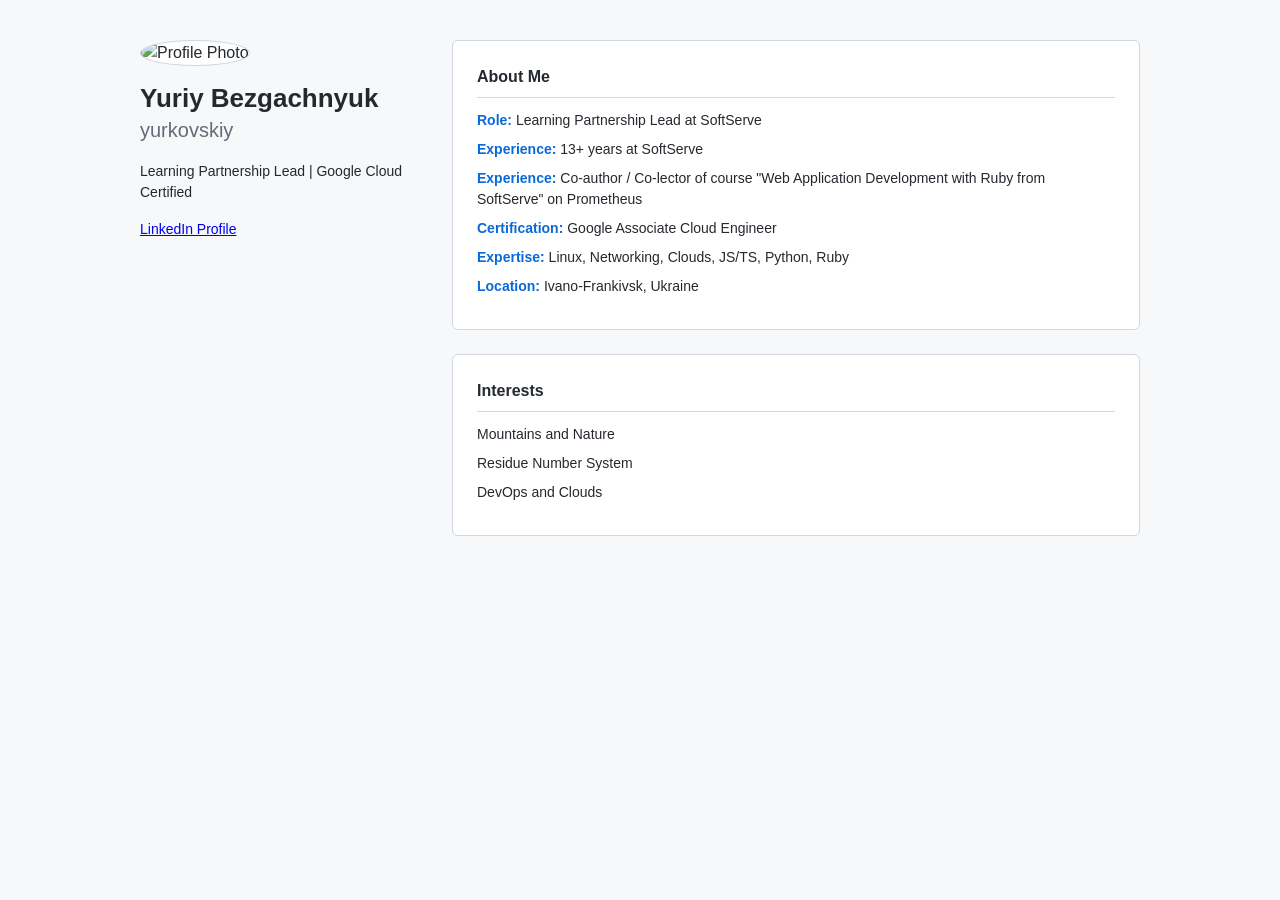
==== index.html @ cd17d474 "initial creation index+style+photo" ====
<!DOCTYPE html>
<html lang="en">
<head>
    <meta charset="UTF-8">
    <meta name="viewport" content="width=device-width, initial-scale=1.0">
    <title>Yuriy Bezgachnyuk | Profile</title>
    <link rel="stylesheet" href="style.css">
</head>
<body>

    <div class="profile-container">
        <aside class="sidebar">
            <div class="avatar-container">
                <img src="photo.jpg" alt="Profile Photo" class="avatar">
            </div>
            <div class="user-meta">
                <h1>Yuriy Bezgachnyuk</h1>
                <p class="username">yurkovskiy</p>
                <p class="bio">Learning Partnership Lead | Google Cloud Certified</p>
                <p class="bio"><a href="https://www.linkedin.com/in/yuriy-bezgachnyuk-a75b955/" target="_blank">LinkedIn Profile</a></p>
            </div>
        </aside>

        <main class="main-content">
            <section class="info-card">
                <h3>About Me</h3>
                <ul>
                    <li><strong>Role:</strong> Learning Partnership Lead at SoftServe</li>
                    <li><strong>Experience:</strong> 13+ years at SoftServe</li>
                    <li><strong>Experience:</strong> Co-author / Co-lector of course &quot;Web Application Development with Ruby from SoftServe&quot; on <a href="https://prometheus.org.ua/prometheus-plus/ruby/"></a>Prometheus</a></li>
                    <li><strong>Certification:</strong> Google Associate Cloud Engineer</li>
                    <li><strong>Expertise:</strong> Linux, Networking, Clouds, JS/TS, Python, Ruby</li>
                    <li><strong>Location:</strong> Ivano-Frankivsk, Ukraine</li>
                </ul>
            </section>

            <section class="info-card">
                <h3>Interests</h3>
                <ul>
                    <li>Mountains and Nature</li>
                    <li>Residue Number System</li>
                    <li>DevOps and Clouds</li>
                </ul>
            </section>
        </main>
    </div>

</body>
</html>
---- style.css ----
/* General reset */
* {
    box-sizing: border-box;
    margin: 0;
    padding: 0;
}

body {
    font-family: -apple-system, BlinkMacSystemFont, "Segoe UI", Helvetica, Arial, sans-serif;
    background-color: #f6f8fa;
    color: #24292f;
    line-height: 1.5;
    padding: 40px 20px;
}

/* Flexbox Container */
.profile-container {
    display: flex;
    max-width: 1000px;
    margin: 0 auto;
    gap: 32px;
}

/* Left Column - Sidebar */
.sidebar {
    flex: 0 0 280px; /* Fixed width, won't grow or shrink */
}

.avatar {
    width: 100%;
    border-radius: 50%;
    border: 1px solid #d0d7de;
    background-color: #fff;
}

.user-meta {
    margin-top: 16px;
}

.user-meta h1 {
    font-size: 26px;
    line-height: 1.25;
}

.username {
    font-size: 20px;
    color: #636c76;
    font-weight: 300;
}

.bio {
    margin-top: 16px;
    font-size: 14px;
}

/* Right Column - Main Content */
.main-content {
    flex: 1; /* Takes up remaining space */
}

.info-card {
    background: #fff;
    border: 1px solid #d0d7de;
    border-radius: 6px;
    padding: 24px;
    margin-bottom: 24px;
}

.info-card h3 {
    margin-bottom: 12px;
    border-bottom: 1px solid #d0d7de;
    padding-bottom: 8px;
    font-size: 16px;
}

ul {
    list-style: none;
}

li {
    margin-bottom: 8px;
    font-size: 14px;
}

li strong {
    color: #0969da; /* GitHub-style blue */
}

/* Responsive: Stack on mobile */
@media (max-width: 768px) {
    .profile-container {
        flex-direction: column;
        align-items: center;
    }
    .sidebar {
        flex: 1;
        text-align: center;
        width: 100%;
    }
    .avatar {
        width: 200px;
    }
}
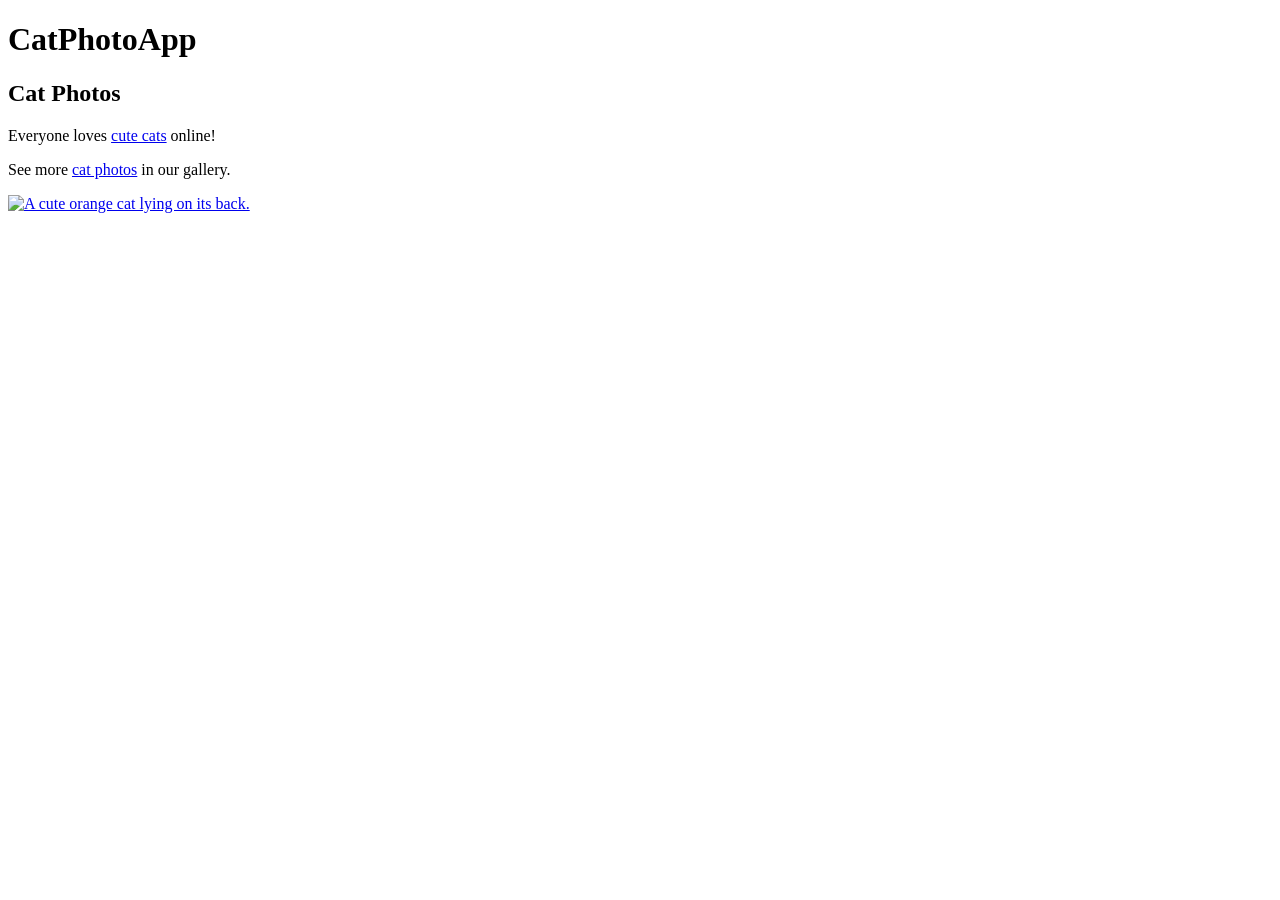
==== commit 09ffefa6: "Rename Index.html to index.html" ====
--- a/index.html
+++ b/index.html
@@ -1,49 +1,17 @@
-<!DOCTYPE html>
-<html lang="en">
-<head>
-    <meta charset="UTF-8">
-    <meta name="viewport" content="width=device-width, initial-scale=1.0">
-    <title>Yuriy Bezgachnyuk | Profile</title>
-    <link rel="stylesheet" href="style.css">
-</head>
-<body>
-
-    <div class="profile-container">
-        <aside class="sidebar">
-            <div class="avatar-container">
-                <img src="photo.jpg" alt="Profile Photo" class="avatar">
-            </div>
-            <div class="user-meta">
-                <h1>Yuriy Bezgachnyuk</h1>
-                <p class="username">yurkovskiy</p>
-                <p class="bio">Learning Partnership Lead | Google Cloud Certified</p>
-                <p class="bio"><a href="https://www.linkedin.com/in/yuriy-bezgachnyuk-a75b955/" target="_blank">LinkedIn Profile</a></p>
-            </div>
-        </aside>
-
-        <main class="main-content">
-            <section class="info-card">
-                <h3>About Me</h3>
-                <ul>
-                    <li><strong>Role:</strong> Learning Partnership Lead at SoftServe</li>
-                    <li><strong>Experience:</strong> 13+ years at SoftServe</li>
-                    <li><strong>Experience:</strong> Co-author / Co-lector of course &quot;Web Application Development with Ruby from SoftServe&quot; on <a href="https://prometheus.org.ua/prometheus-plus/ruby/"></a>Prometheus</a></li>
-                    <li><strong>Certification:</strong> Google Associate Cloud Engineer</li>
-                    <li><strong>Expertise:</strong> Linux, Networking, Clouds, JS/TS, Python, Ruby</li>
-                    <li><strong>Location:</strong> Ivano-Frankivsk, Ukraine</li>
-                </ul>
-            </section>
-
-            <section class="info-card">
-                <h3>Interests</h3>
-                <ul>
-                    <li>Mountains and Nature</li>
-                    <li>Residue Number System</li>
-                    <li>DevOps and Clouds</li>
-                </ul>
-            </section>
-        </main>
-    </div>
-
-</body>
-</html>+<!DOCTYPE html>
+<html lang="en">
+  <body>
+    <main>
+      <h1>CatPhotoApp</h1>
+      <section>
+        <h2>Cat Photos</h2>
+        <p>Everyone loves <a href="https://cdn.freecodecamp.org/curriculum/cat-photo-app/running-cats.jpg">cute cats</a> online!</p>
+        <p>See more <a target="_blank" href="https://freecatphotoapp.com">cat photos</a> in our gallery.</p>
+        <a href="https://freecatphotoapp.com"><img src="https://cdn.freecodecamp.org/curriculum/cat-photo-app/relaxing-cat.jpg" alt="A cute orange cat lying on its back."></a>
+      </section>
+      <section>
+        
+      </section>
+    </main>
+  </body>
+</html>
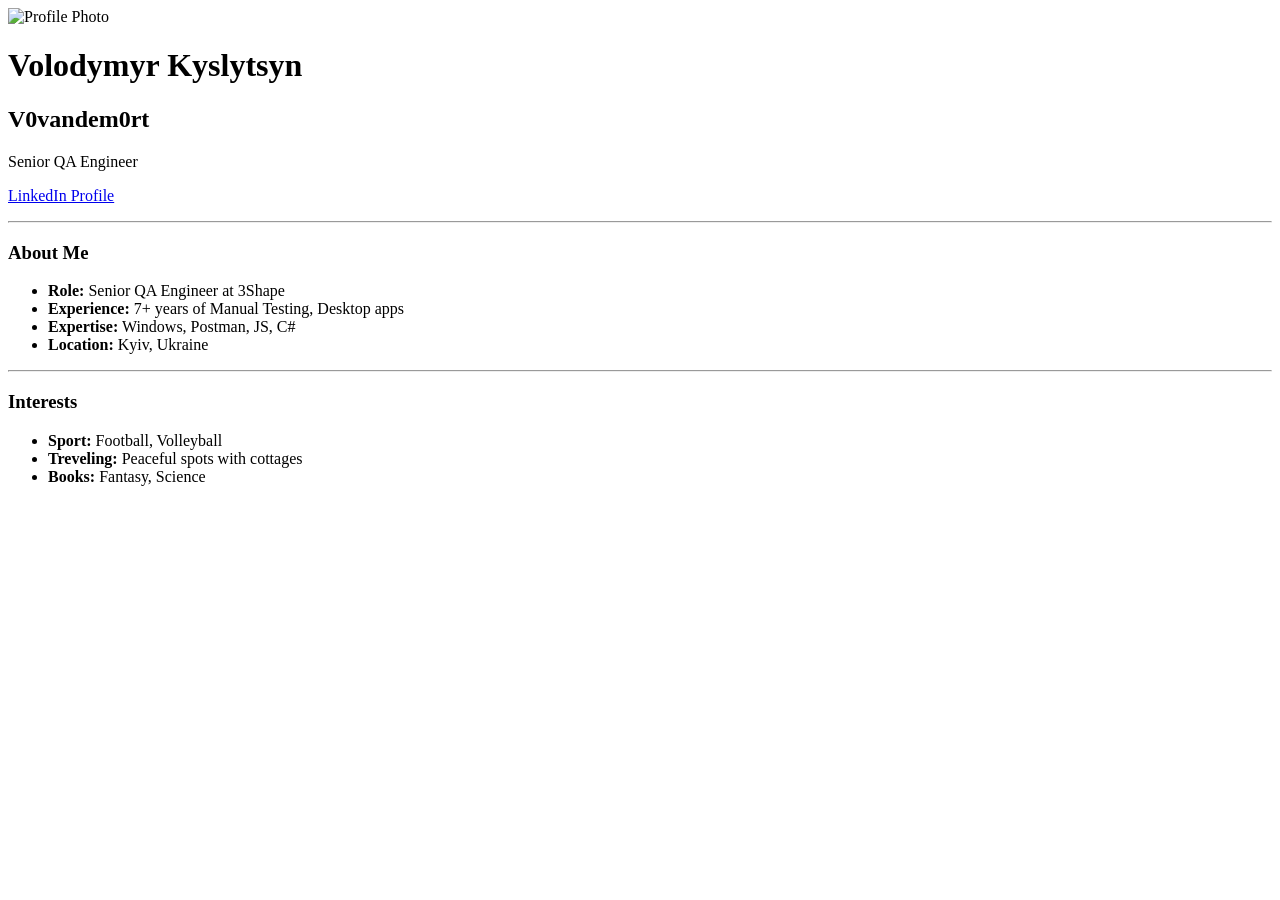
==== commit c41134ee: "Update index.html" ====
--- a/index.html
+++ b/index.html
@@ -1,17 +1,40 @@
-<!DOCTYPE html>
+<!doctype html>
 <html lang="en">
-  <body>
-    <main>
-      <h1>CatPhotoApp</h1>
-      <section>
-        <h2>Cat Photos</h2>
-        <p>Everyone loves <a href="https://cdn.freecodecamp.org/curriculum/cat-photo-app/running-cats.jpg">cute cats</a> online!</p>
-        <p>See more <a target="_blank" href="https://freecatphotoapp.com">cat photos</a> in our gallery.</p>
-        <a href="https://freecatphotoapp.com"><img src="https://cdn.freecodecamp.org/curriculum/cat-photo-app/relaxing-cat.jpg" alt="A cute orange cat lying on its back."></a>
-      </section>
-      <section>
-        
-      </section>
-    </main>
-  </body>
+    <head>
+        <meta charset="UTF-8" />
+        <meta name="viewport" content="width=device-width, initial-scale=1.0" />
+        <title>Volodymyr Kyslytsyn | Profile</title>
+    </head>
+    <body>
+        <main>
+            <div>
+                <img src="photo.jpg" alt="Profile Photo" height="200" width="200" />
+            </div>
+            <div>
+                <h1>Volodymyr Kyslytsyn</h1>
+                <h2>V0vandem0rt</h2>
+                <p>Senior QA Engineer</p>
+                <p><a href="https://www.linkedin.com/in/volodymyrkyslytsyn" target="_blank">LinkedIn Profile</a></p>
+            </div>
+            <hr />
+            <section>
+                <h3>About Me</h3>
+                <ul>
+                    <li><strong>Role:</strong> Senior QA Engineer at 3Shape</li>
+                    <li><strong>Experience:</strong> 7+ years of Manual Testing, Desktop apps</li>
+                    <li><strong>Expertise:</strong> Windows, Postman, JS, C#</li>
+                    <li><strong>Location:</strong> Kyiv, Ukraine</li>
+                </ul>
+            </section>
+            <hr />
+            <section>
+                <h3>Interests</h3>
+                <ul>
+                    <li><strong>Sport:</strong> Football, Volleyball</li>
+                    <li><strong>Treveling:</strong> Peaceful spots with cottages</li>
+                    <li><strong>Books:</strong> Fantasy, Science</li>
+                </ul>
+            </section>
+        </main>
+    </body>
 </html>
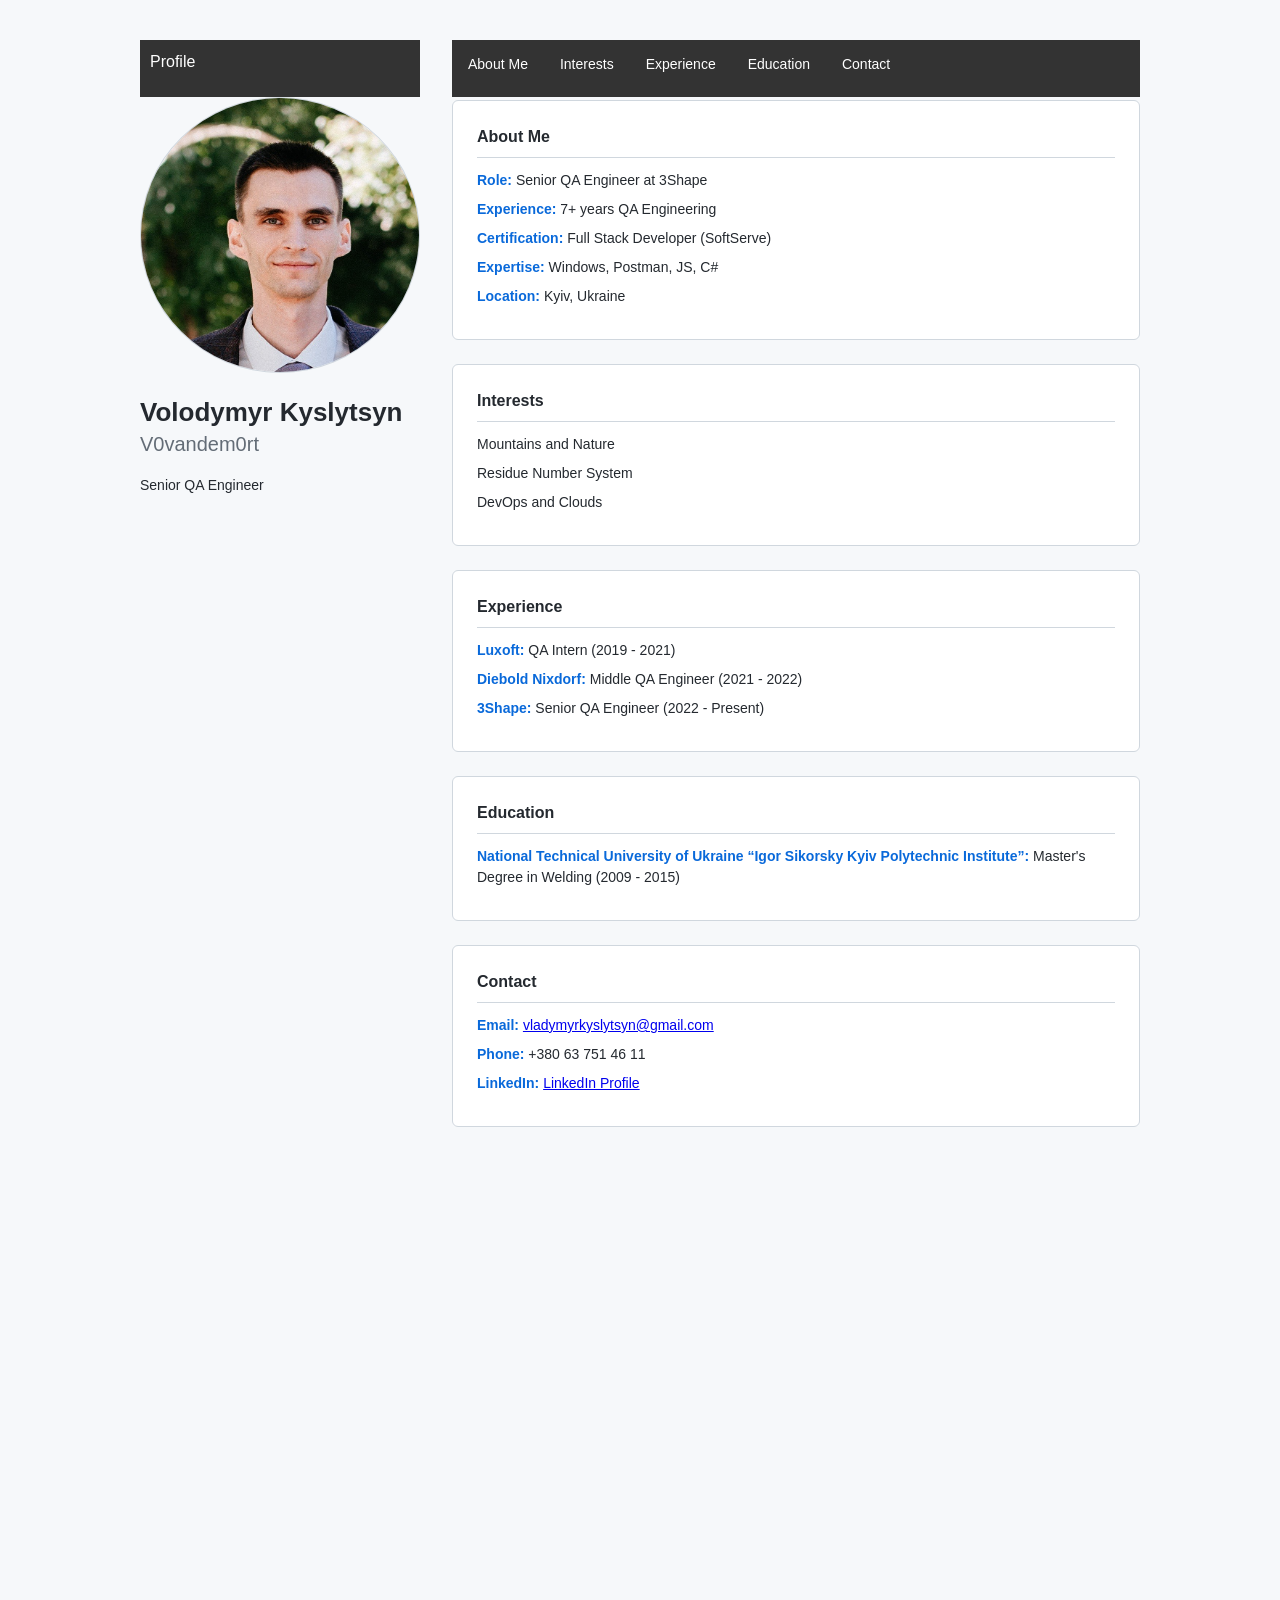
==== commit f02f2e22: "nc" ====
--- a/index.html
+++ b/index.html
@@ -1,40 +1,83 @@
-<!doctype html>
-<html lang="en">
-    <head>
-        <meta charset="UTF-8" />
-        <meta name="viewport" content="width=device-width, initial-scale=1.0" />
-        <title>Volodymyr Kyslytsyn | Profile</title>
-    </head>
-    <body>
-        <main>
-            <div>
-                <img src="photo.jpg" alt="Profile Photo" height="200" width="200" />
-            </div>
-            <div>
-                <h1>Volodymyr Kyslytsyn</h1>
-                <h2>V0vandem0rt</h2>
-                <p>Senior QA Engineer</p>
-                <p><a href="https://www.linkedin.com/in/volodymyrkyslytsyn" target="_blank">LinkedIn Profile</a></p>
-            </div>
-            <hr />
-            <section>
-                <h3>About Me</h3>
-                <ul>
-                    <li><strong>Role:</strong> Senior QA Engineer at 3Shape</li>
-                    <li><strong>Experience:</strong> 7+ years of Manual Testing, Desktop apps</li>
-                    <li><strong>Expertise:</strong> Windows, Postman, JS, C#</li>
-                    <li><strong>Location:</strong> Kyiv, Ukraine</li>
-                </ul>
-            </section>
-            <hr />
-            <section>
-                <h3>Interests</h3>
-                <ul>
-                    <li><strong>Sport:</strong> Football, Volleyball</li>
-                    <li><strong>Treveling:</strong> Peaceful spots with cottages</li>
-                    <li><strong>Books:</strong> Fantasy, Science</li>
-                </ul>
-            </section>
-        </main>
-    </body>
-</html>
+<!DOCTYPE html>
+<html lang="en">
+<head>
+    <meta charset="UTF-8">
+    <meta name="viewport" content="width=device-width, initial-scale=1.0">
+    <title>Volodymyr Kyslytsyn | Profile</title>
+    <link rel="stylesheet" href="style.css">
+</head>
+<body>
+
+    <div class="profile-container">
+        <aside class="sidebar">
+            <header id="profile-header">
+                <p>Profile</p>
+            </header>
+            <div class="avatar-container">
+                <img src="photo.jpg" alt="Profile Photo" class="avatar">
+            </div>
+            <div class="user-meta">
+                <h1>Volodymyr Kyslytsyn</h1>
+                <p class="username">V0vandem0rt</p>
+                <p class="bio">Senior QA Engineer</p>
+            </div>
+        </aside>
+
+        <main class="main-content">
+             <header>
+                <nav class="navbar">
+                    <ul>
+                        <li><a href="#about">About Me</a></li>
+                        <li><a href="#interests">Interests</a></li>
+                        <li><a href="#experience">Experience</a></li>
+                        <li><a href="#education">Education</a></li>
+                        <li><a href="#contact">Contact</a></li>
+                    </ul>
+                </nav>
+            </header>
+            <section class="info-card" id="about">
+                <h3>About Me</h3>
+                <ul>
+                    <li><strong>Role:</strong> Senior QA Engineer at 3Shape</li>
+                    <li><strong>Experience:</strong> 7+ years QA Engineering</li>
+                    <li><strong>Certification:</strong> Full Stack Developer (SoftServe)</li>
+                    <li><strong>Expertise:</strong> Windows, Postman, JS, C#</li>
+                    <li><strong>Location:</strong> Kyiv, Ukraine</li>
+                </ul>
+            </section>
+
+            <section class="info-card" id="interests">
+                <h3>Interests</h3>
+                <ul>
+                    <li>Mountains and Nature</li>
+                    <li>Residue Number System</li>
+                    <li>DevOps and Clouds</li>
+                </ul>
+            </section>
+            <section class="info-card" id="experience">
+                <h3>Experience</h3>
+                <ul>
+                    <li><strong>Luxoft:</strong> QA Intern (2019 - 2021)</li>
+                    <li><strong>Diebold Nixdorf:</strong> Middle QA Engineer (2021 - 2022)</li>
+                    <li><strong>3Shape:</strong> Senior QA Engineer (2022 - Present)</li>
+                </ul>
+            </section>
+            <section class="info-card" id="education">
+                <h3>Education</h3>
+                <ul>
+                   <li><strong>National Technical University of Ukraine “Igor Sikorsky Kyiv Polytechnic Institute”:</strong> Master's Degree in Welding (2009 - 2015)</li>
+                </ul>
+            </section> 
+            <section class="info-card" id="contact">
+                <h3>Contact</h3>
+                <ul>
+                    <li><strong>Email:</strong> <a href="mailto:vladymyrkyslytsyn@gmail.com">vladymyrkyslytsyn@gmail.com</a></li>
+                    <li><strong>Phone:</strong> +380 63 751 46 11</li>
+                    <li><strong>LinkedIn:</strong> <a href="https://www.linkedin.com/in/volodymyr-kyslytsyn-0b5b5b1b/" target="_blank">LinkedIn Profile</a></li>
+                </ul>
+            </section>
+        </main>
+    </div>
+
+</body>
+</html>
--- a/style.css
+++ b/style.css
@@ -0,0 +1,173 @@
+/* General reset */
+* {
+    box-sizing: border-box;
+    margin: 0;
+    padding: 0;
+}
+
+body {
+    font-family: -apple-system, BlinkMacSystemFont, "Segoe UI", Helvetica, Arial, sans-serif;
+    background-color: #f6f8fa;
+    color: #24292f;
+    line-height: 1.5;
+    padding: 0px 20px;
+    height: 2000px;
+}
+
+/* Flexbox Container */
+.profile-container {
+    display: flex;
+    max-width: 1000px;
+    margin: 0 auto;
+    gap: 32px;
+}
+
+/* Left Column - Sidebar */
+.sidebar {
+    position: fixed;   /* Lock it in place on scroll */
+    padding-top: 40px;         /* Aligns it perfectly with your body's top padding */
+    width: 280px;      /* Explicitly locks the width to 280px */
+    height: calc(100vh - 80px); /* Optional: dynamic height matching viewport minus body padding */
+    overflow-y: auto;  /* Optional: allows the sidebar to scroll independently if bio grows too long */
+}
+
+.avatar {
+    width: 100%;
+    border-radius: 50%;
+    border: 1px solid #d0d7de;
+    background-color: #fff;
+}
+
+.user-meta {
+    margin-top: 16px;
+}
+
+.user-meta h1 {
+    font-size: 26px;
+    line-height: 1.25;
+}
+
+.username {
+    font-size: 20px;
+    color: #636c76;
+    font-weight: 300;
+}
+
+.bio {
+    margin-top: 16px;
+    font-size: 14px;
+}
+
+/* Right Column - Main Content */
+.main-content {
+    flex: 1; 
+    margin-left: 312px; /* Crucial: Pushes your content out from underneath the fixed sidebar */
+    overflow: hidden; /* Optional: prevents any accidental overflow issues with the fixed sidebar */
+}
+
+.info-card {
+    background: #fff;
+    border: 1px solid #d0d7de;
+    border-radius: 6px;
+    padding: 24px;
+    margin-bottom: 24px;
+    scroll-margin-top: 100px;;
+}
+
+.info-card h3 {
+    margin-bottom: 12px;
+    border-bottom: 1px solid #d0d7de;
+    padding-bottom: 8px;
+    font-size: 16px;
+}
+.main-content header {
+    position: fixed;
+    z-index: 100;
+    
+    /* Calculate width: 100% viewport minus sidebar width, gap, and body padding */
+    width: calc(100% - 280px - 32px - 40px); 
+    max-width: calc(1000px - 280px - 32px); /* Matches your container's max-width constraint */
+    
+    background-color: #f6f8fa; /* Matches body background so content hides behind it seamlessly */
+    padding-top:40px;
+
+}
+
+#about {
+    margin-top: 100px; 
+}
+
+ul {
+    list-style: none;
+}
+
+li {
+    margin-bottom: 8px;
+    font-size: 14px;
+}
+
+li strong {
+    color: #0969da; /* GitHub-style blue */
+}
+
+/* Responsive: Stack on mobile */
+@media (max-width: 768px) {
+    .profile-container {
+        flex-direction: column;
+        align-items: center;
+    }
+    .sidebar {
+        flex: 1;
+        text-align: center;
+        width: 100%;
+    }
+    .avatar {
+        width: 200px;
+    }
+}
+
+header#profile-header {
+  max-width: 100%;
+  width: inherit;
+  z-index: 100;
+  height: 57px;
+  margin: 0;
+  padding: 0;
+  overflow: hidden;
+  background-color: #333333;
+}
+
+header#profile-header p {
+    color: white;
+    padding: 10px;
+    margin: 0;
+}
+
+nav {
+  width: 100%;
+}
+
+nav ul {
+  list-style-type: none;
+  margin: 0;
+  padding: 0;
+  overflow: hidden;
+  background-color: #333333;
+  display: flex;
+}
+
+nav ul li {
+  float: left;
+}
+
+nav ul li a {
+  display: block;
+  color: white;
+  text-align: center;
+  padding: 14px 16px;
+  text-decoration: none;
+}
+
+nav ul li a:hover {
+  background-color: #111111;
+}
